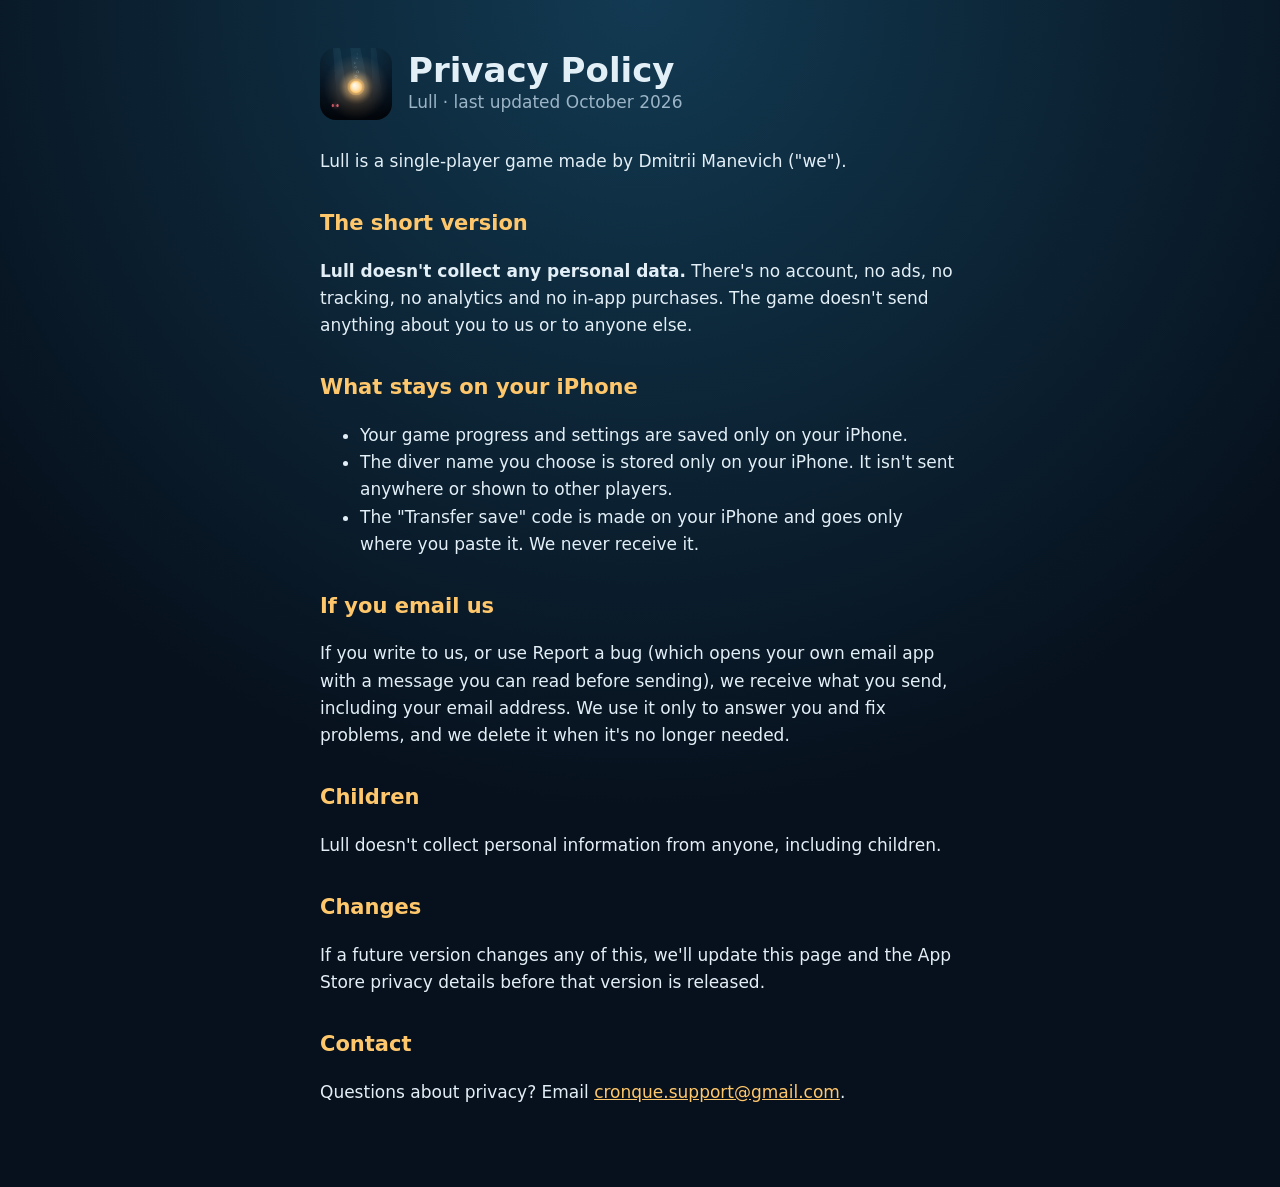
==== privacy.html @ 1d28f1a0 "Add files via upload" ====
<!doctype html>
<html lang="en">
<head>
<meta charset="utf-8">
<meta name="viewport" content="width=device-width,initial-scale=1">
<title>Lull: Privacy Policy</title>
<link rel="stylesheet" href="style.css">
</head>
<body>
<main>
  <header><img src="icon.png" alt=""><div><h1>Privacy Policy</h1><div class="muted">Lull · last updated October 2026</div></div></header>

  <p>Lull is a single-player game made by Dmitrii Manevich ("we").</p>

  <h2>The short version</h2>
  <p><b>Lull doesn't collect any personal data.</b> There's no account, no ads, no tracking, no analytics and no in-app purchases. The game doesn't send anything about you to us or to anyone else.</p>

  <h2>What stays on your iPhone</h2>
  <ul>
    <li>Your game progress and settings are saved only on your iPhone.</li>
    <li>The diver name you choose is stored only on your iPhone. It isn't sent anywhere or shown to other players.</li>
    <li>The "Transfer save" code is made on your iPhone and goes only where you paste it. We never receive it.</li>
  </ul>

  <h2>If you email us</h2>
  <p>If you write to us, or use Report a bug (which opens your own email app with a message you can read before sending), we receive what you send, including your email address. We use it only to answer you and fix problems, and we delete it when it's no longer needed.</p>

  <h2>Children</h2>
  <p>Lull doesn't collect personal information from anyone, including children.</p>

  <h2>Changes</h2>
  <p>If a future version changes any of this, we'll update this page and the App Store privacy details before that version is released.</p>

  <h2>Contact</h2>
  <p>Questions about privacy? Email <a href="mailto:cronque.support@gmail.com">cronque.support@gmail.com</a>.</p>
</main>
</body>
</html>
---- style.css ----
:root{--bg:#07111d;--panel:#0e1c2c;--line:#1e3550;--ink:#e3eff7;--muted:#9bb4c6;--ember:#ffc76b}
*{box-sizing:border-box}
body{margin:0;background:radial-gradient(circle at 50% 0,#123a52,var(--bg) 60%);background-color:var(--bg);color:var(--ink);font:17px/1.6 -apple-system,BlinkMacSystemFont,"Segoe UI",Inter,system-ui,sans-serif;min-height:100vh}
main{max-width:680px;margin:0 auto;padding:48px 20px 64px}
header{display:flex;align-items:center;gap:16px;margin-bottom:28px}
header img{width:72px;height:72px;border-radius:16px}
h1{font-size:34px;line-height:1.1;margin:0}
h2{font-size:21px;margin:32px 0 8px;color:var(--ember)}
p,li{color:var(--ink)}
.muted{color:var(--muted)}
a{color:var(--ember)}
.card{background:var(--panel);border:1px solid var(--line);border-radius:16px;padding:18px 20px;margin:16px 0}
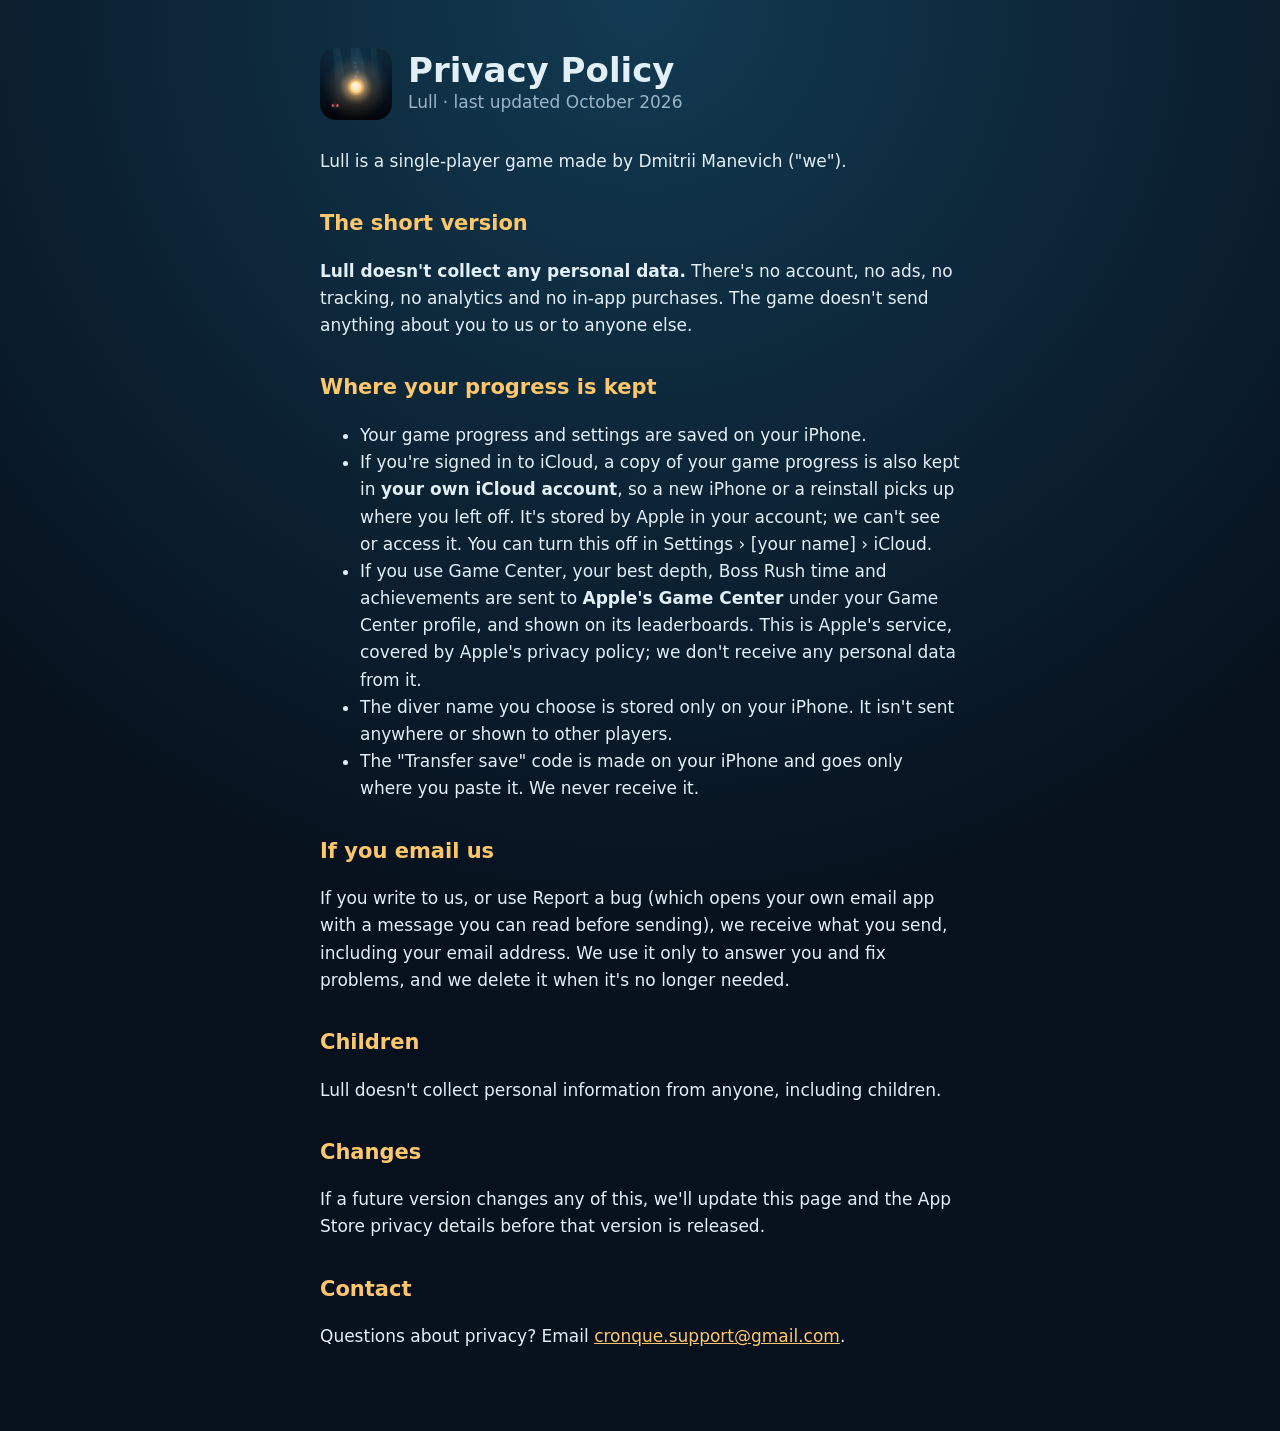
==== commit 3b13d5b3: "Add files via upload" ====
--- a/privacy.html
+++ b/privacy.html
@@ -15,9 +15,11 @@
   <h2>The short version</h2>
   <p><b>Lull doesn't collect any personal data.</b> There's no account, no ads, no tracking, no analytics and no in-app purchases. The game doesn't send anything about you to us or to anyone else.</p>
 
-  <h2>What stays on your iPhone</h2>
+  <h2>Where your progress is kept</h2>
   <ul>
-    <li>Your game progress and settings are saved only on your iPhone.</li>
+    <li>Your game progress and settings are saved on your iPhone.</li>
+    <li>If you're signed in to iCloud, a copy of your game progress is also kept in <b>your own iCloud account</b>, so a new iPhone or a reinstall picks up where you left off. It's stored by Apple in your account; we can't see or access it. You can turn this off in Settings › [your name] › iCloud.</li>
+    <li>If you use Game Center, your best depth, Boss Rush time and achievements are sent to <b>Apple's Game Center</b> under your Game Center profile, and shown on its leaderboards. This is Apple's service, covered by Apple's privacy policy; we don't receive any personal data from it.</li>
     <li>The diver name you choose is stored only on your iPhone. It isn't sent anywhere or shown to other players.</li>
     <li>The "Transfer save" code is made on your iPhone and goes only where you paste it. We never receive it.</li>
   </ul>
